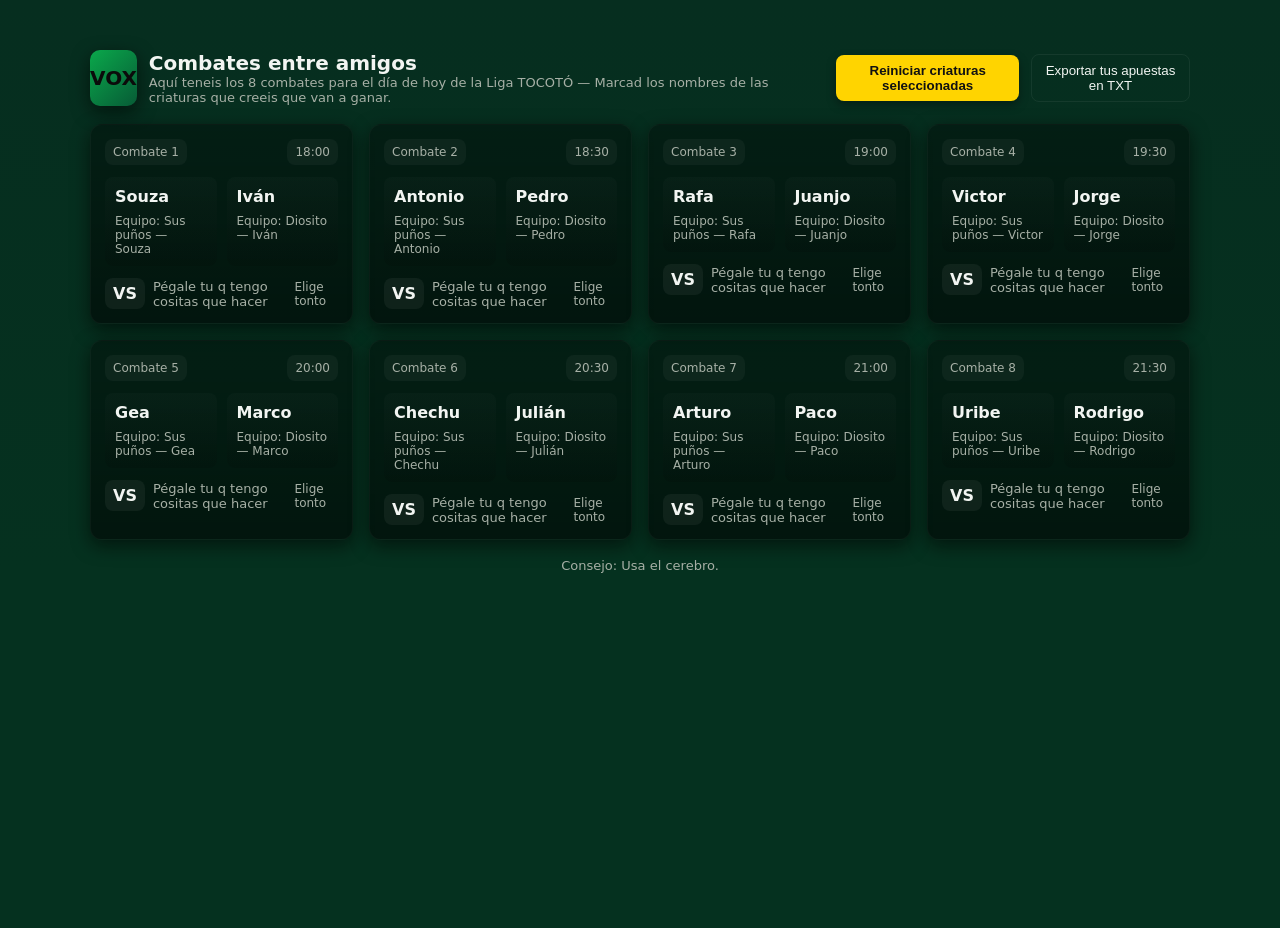
==== index.html @ 0e6d698f "Fix typo in index.html text" ====
<!doctype html>
<html lang="es">
<head>
  <meta charset="utf-8" />
  <meta name="viewport" content="width=device-width, initial-scale=1" />
  <title>Combates de Boxeo — 16 locos que se llaman amigos</title>
  <style>
    /*colores tipo bet365 LUDOPATIA PURA*/
    :root{
      --verde-oscuro:#062e1f; /* fondo principal */
      --verde:#0aa84b;       /* acentos */
      --verde-claro:#1fc36a; /* hover */
      --amarillo:#ffd400;    /* resaltado */
      --gris:#0b0b0b;        /* tarjetas */
      --texto:#f2f5f2;       /* texto claro */
      --muted:#a7b0a6;
      --card-radius:12px;
      --sombra: 0 6px 18px rgba(2,6,4,0.6);
      font-family: Inter, system-ui, -apple-system, "Segoe UI", Roboto, "Helvetica Neue", Arial;
    }

    html,body{height:100%;margin:0;background:linear-gradient(180deg,var(--verde-oscuro),#05311f 60%);color:var(--texto)}
    .wrap{max-width:1100px;margin:28px auto;padding:22px}

    header{display:flex;align-items:center;justify-content:space-between;gap:12px}
    .brand{display:flex;align-items:center;gap:12px}
    .logo{
      width:56px;height:56px;border-radius:10px;background:linear-gradient(135deg,var(--verde),#075b36);display:flex;align-items:center;justify-content:center;box-shadow:var(--sombra)
    }
    .logo strong{color:var(--gris);font-size:20px}
    h1{font-size:20px;margin:0}
    p.lead{color:var(--muted);margin:0;font-size:13px}

    .controls{display:flex;gap:12px;align-items:center}
    .btn{
      background:var(--amarillo);color:#111;padding:8px 12px;border-radius:8px;font-weight:700;border:none;cursor:pointer;box-shadow:0 4px 10px rgba(0,0,0,0.35)
    }
    .ghost{background:transparent;border:1px solid rgba(255,255,255,0.06);padding:8px 12px;border-radius:8px;color:var(--texto);cursor:pointer}

    /* Grid de combates */
    .grid{display:grid;grid-template-columns:repeat(auto-fit,minmax(250px,1fr));gap:16px;margin-top:18px}

    .fight{
      background:linear-gradient(180deg, rgba(0,0,0,0.35), rgba(0,0,0,0.55));padding:14px;border-radius:var(--card-radius);box-shadow:var(--sombra);border:1px solid rgba(255,255,255,0.03);
      display:flex;flex-direction:column;gap:12px;min-height:140px;position:relative;overflow:hidden
    }
    .fight .meta{display:flex;justify-content:space-between;align-items:center}
    .round{background:rgba(255,255,255,0.04);padding:6px 8px;border-radius:8px;font-size:12px;color:var(--muted)}

    .fighters{display:flex;gap:10px}
    .boxer{
      flex:1;padding:10px;border-radius:8px;background:linear-gradient(180deg, rgba(255,255,255,0.02), rgba(0,0,0,0.12));display:flex;flex-direction:column;gap:8px;align-items:flex-start;cursor:pointer;transition:transform .12s ease, box-shadow .12s ease
    }
    .boxer:hover{transform:translateY(-4px)}
    .name{font-weight:700}
    .info{font-size:12px;color:var(--muted)}

    .odds{display:flex;gap:8px;align-items:center}
    .odd{background:rgba(255,255,255,0.05);padding:6px 8px;border-radius:8px;font-weight:700}

    /* Ganador marcado */
    .winner{outline:4px solid rgba(255,212,0,0.14);box-shadow:0 8px 24px rgba(255,212,0,0.06)}

    footer{margin-top:18px;color:var(--muted);font-size:13px;text-align:center}

    /* Responsive small tweaks */
    @media (max-width:520px){
      .logo{width:44px;height:44px}
      h1{font-size:16px}
    }
  </style>
</head>
<body>
  <div class="wrap">
    <header>
      <div class="brand">
        <div class="logo"><strong>VOX</strong></div>
        <div>
          <h1>Combates entre amigos</h1>
          <p class="lead">Aquí teneis los 8 combates para el día de hoy de la Liga TOCOTÓ  — Marcad los nombres de las criaturas que creeis que van a ganar.</p>
        </div>
      </div>
      <div class="controls">
        <button class="btn" id="resetBtn">Reiniciar criaturas seleccionadas</button>
        <button class="ghost" id="exportBtn">Exportar tus apuestas en TXT</button>
      </div>
    </header>

    <main>
      <section class="grid" id="grid">
      
      </section>
    </main>

    <footer>
      Consejo: Usa el cerebro.
    </footer>
  </div>

  <script>
    // Nombres de los locos y la hora del combate
    const fights = [
      {id:1,a:'Souza',b:'Iván',time:'18:00'},
      {id:2,a:'Antonio',b:'Pedro',time:'18:30'},
      {id:3,a:'Rafa',b:'Juanjo',time:'19:00'},
      {id:4,a:'Victor',b:'Jorge',time:'19:30'},
      {id:5,a:'Gea',b:'Marco',time:'20:00'},
      {id:6,a:'Chechu',b:'Julián',time:'20:30'},
      {id:7,a:'Arturo',b:'Paco',time:'21:00'},
      {id:8,a:'Uribe',b:'Rodrigo',time:'21:30'},
    ];

    const grid = document.getElementById('grid');

    function render(){
      grid.innerHTML='';
      fights.forEach(f=>{
        const card = document.createElement('article');
        card.className='fight';
        card.dataset.id = f.id;
        card.innerHTML = `
          <div class="meta">
            <div class="round">Combate ${f.id}</div>
            <div class="round">${f.time}</div>
          </div>
          <div class="fighters">
            <div class="boxer" data-side="a" tabindex="0">
              <div class="name" contenteditable="true">${escapeHtml(f.a)}</div>
              <div class="info">Equipo: Sus puños — ${f.a}</div>
            </div>
            <div class="boxer" data-side="b" tabindex="0">
              <div class="name" contenteditable="true">${escapeHtml(f.b)}</div>
              <div class="info">Equipo: Diosito — ${f.b}</div>
            </div>
          </div>
          <div style="display:flex;justify-content:space-between;align-items:center;">
            <div class="odds"><div class="odd">VS</div><div style="font-size:13px;color:var(--muted)">Pégale tu q tengo cositas que hacer</div></div>
            <div style="font-size:12px;color:var(--muted)">Elige tonto</div>
          </div>
        `;

        // Listeners para marcar ganador
        const [left,right] = card.querySelectorAll('.boxer');
        left.addEventListener('click', ()=>selectWinner(card,f.id,'a'));
        right.addEventListener('click', ()=>selectWinner(card,f.id,'b'));

        // Allow keyboard selection
        left.addEventListener('keydown', (e)=>{ if(e.key==='Enter'||e.key===' ') { e.preventDefault(); selectWinner(card,f.id,'a') } });
        right.addEventListener('keydown', (e)=>{ if(e.key==='Enter'||e.key===' ') { e.preventDefault(); selectWinner(card,f.id,'b') } });

        grid.appendChild(card);
      })
    }

    function selectWinner(card, id, side){
      // Remove any previous winner class in this card
      card.querySelectorAll('.boxer').forEach(b=>b.classList.remove('winner'));
      const chosen = card.querySelector(`.boxer[data-side="${side}"]`);
      chosen.classList.add('winner');
      // store selection
      const fight = fights.find(x=>x.id===id);
      fight.winner = side === 'a' ? fight.a : fight.b;
    }

    // Reset
    document.getElementById('resetBtn').addEventListener('click', ()=>{
      fights.forEach(f=>delete f.winner);
      render();
    });

    // Exportar los resultados de los locos en unn archivo txt
   document.getElementById('exportBtn').addEventListener('click', ()=>{
  const data = JSON.stringify(fights, null, 2);

  // Crear un archivo .txt con los datos
  const blob = new Blob([data], { type: 'text/plain' });
  const url = URL.createObjectURL(blob);

  // Crear un enlace temporal y descargarlo
  const a = document.createElement('a');
  a.href = url;
  a.download = 'tuapuestaLUDOPATA.txt';
  a.click();

  // Liberar memoria
  URL.revokeObjectURL(url);

  alert('Archivo TXT generado con los resultados de los combates, si no puedes abrirlo, pasalo a pdf con el ILOVEPDF en google.');
});


    // small util
    function escapeHtml(s){return String(s).replace(/[&<>"']/g, c=>({ '&':'&amp;','<':'&lt;','>':'&gt;','"':'&quot;',"'":'&#39;' }[c]))}

    // Inicializar
    render();
  </script>
</body>
</html>
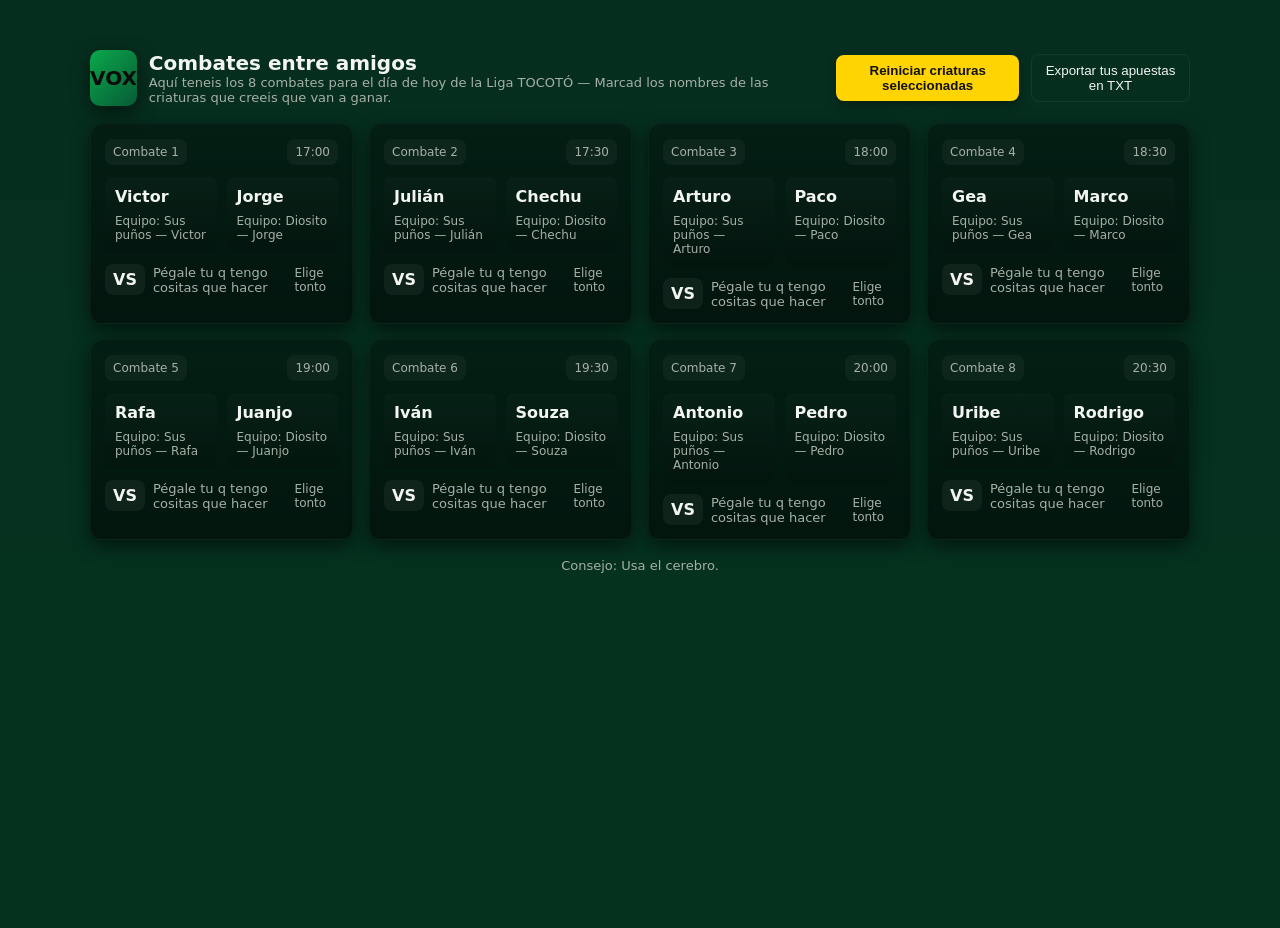
==== commit eba1dd81: "Update fight schedule with new participants and times" ====
--- a/index.html
+++ b/index.html
@@ -100,14 +100,14 @@
   <script>
     // Nombres de los locos y la hora del combate
     const fights = [
-      {id:1,a:'Souza',b:'Iván',time:'18:00'},
-      {id:2,a:'Antonio',b:'Pedro',time:'18:30'},
-      {id:3,a:'Rafa',b:'Juanjo',time:'19:00'},
-      {id:4,a:'Victor',b:'Jorge',time:'19:30'},
-      {id:5,a:'Gea',b:'Marco',time:'20:00'},
-      {id:6,a:'Chechu',b:'Julián',time:'20:30'},
-      {id:7,a:'Arturo',b:'Paco',time:'21:00'},
-      {id:8,a:'Uribe',b:'Rodrigo',time:'21:30'},
+      {id:1,a:'Victor',b:'Jorge',time:'17:00'},
+      {id:2,a:'Julián',b:'Chechu',time:'17:30'},
+      {id:3,a:'Arturo',b:'Paco',time:'18:00'},
+      {id:4,a:'Gea',b:'Marco',time:'18:30'},
+      {id:5,a:'Rafa',b:'Juanjo',time:'19:00'},
+      {id:6,a:'Iván',b:'Souza',time:'19:30'},
+      {id:7,a:'Antonio',b:'Pedro',time:'20:00'},
+      {id:8,a:'Uribe',b:'Rodrigo',time:'20:30'},
     ];
 
     const grid = document.getElementById('grid');
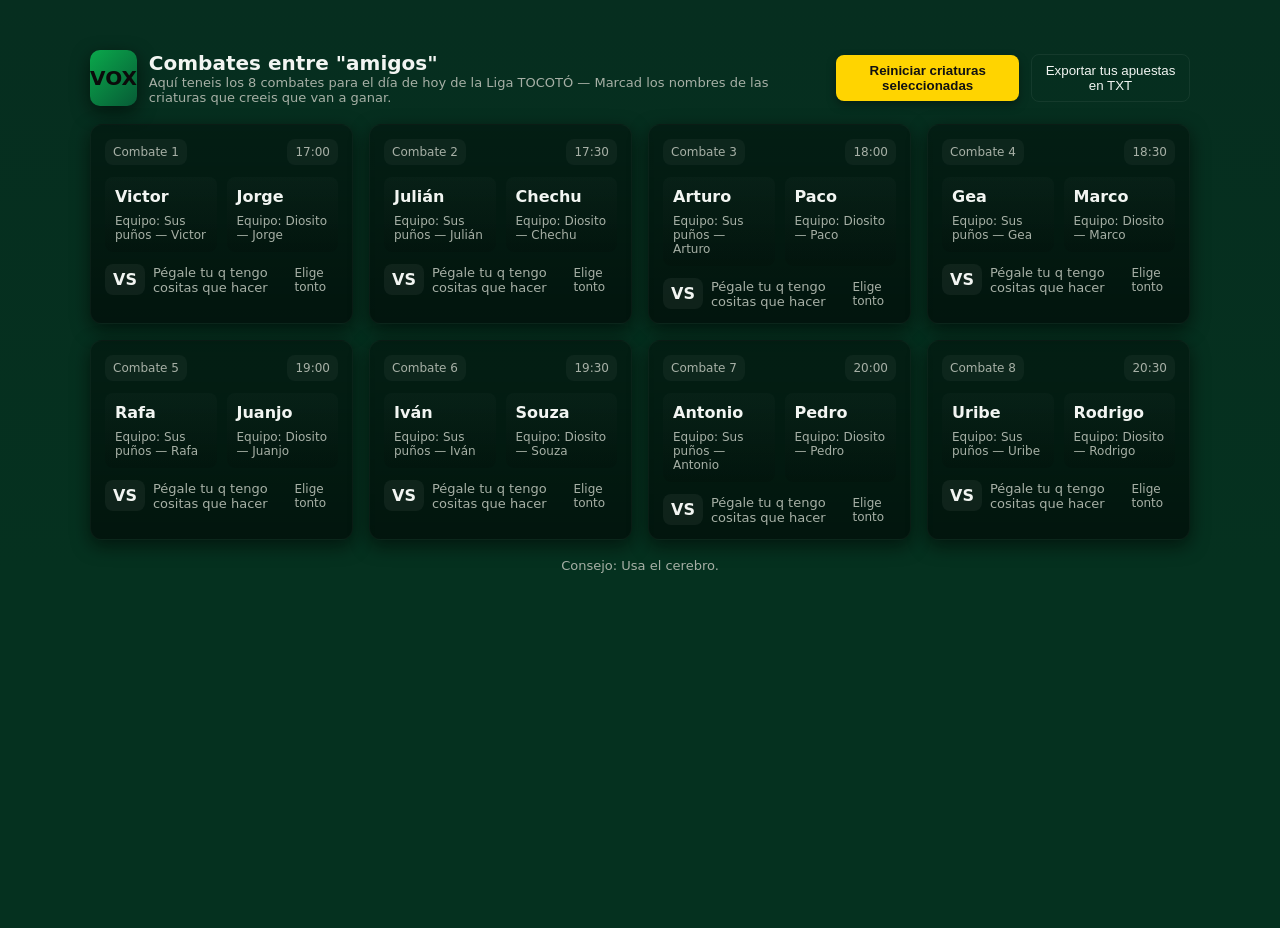
==== commit 4fd0af7d: "Update header title to include quotes around amigos" ====
--- a/index.html
+++ b/index.html
@@ -76,7 +76,7 @@
       <div class="brand">
         <div class="logo"><strong>VOX</strong></div>
         <div>
-          <h1>Combates entre amigos</h1>
+          <h1>Combates entre "amigos"</h1>
           <p class="lead">Aquí teneis los 8 combates para el día de hoy de la Liga TOCOTÓ  — Marcad los nombres de las criaturas que creeis que van a ganar.</p>
         </div>
       </div>
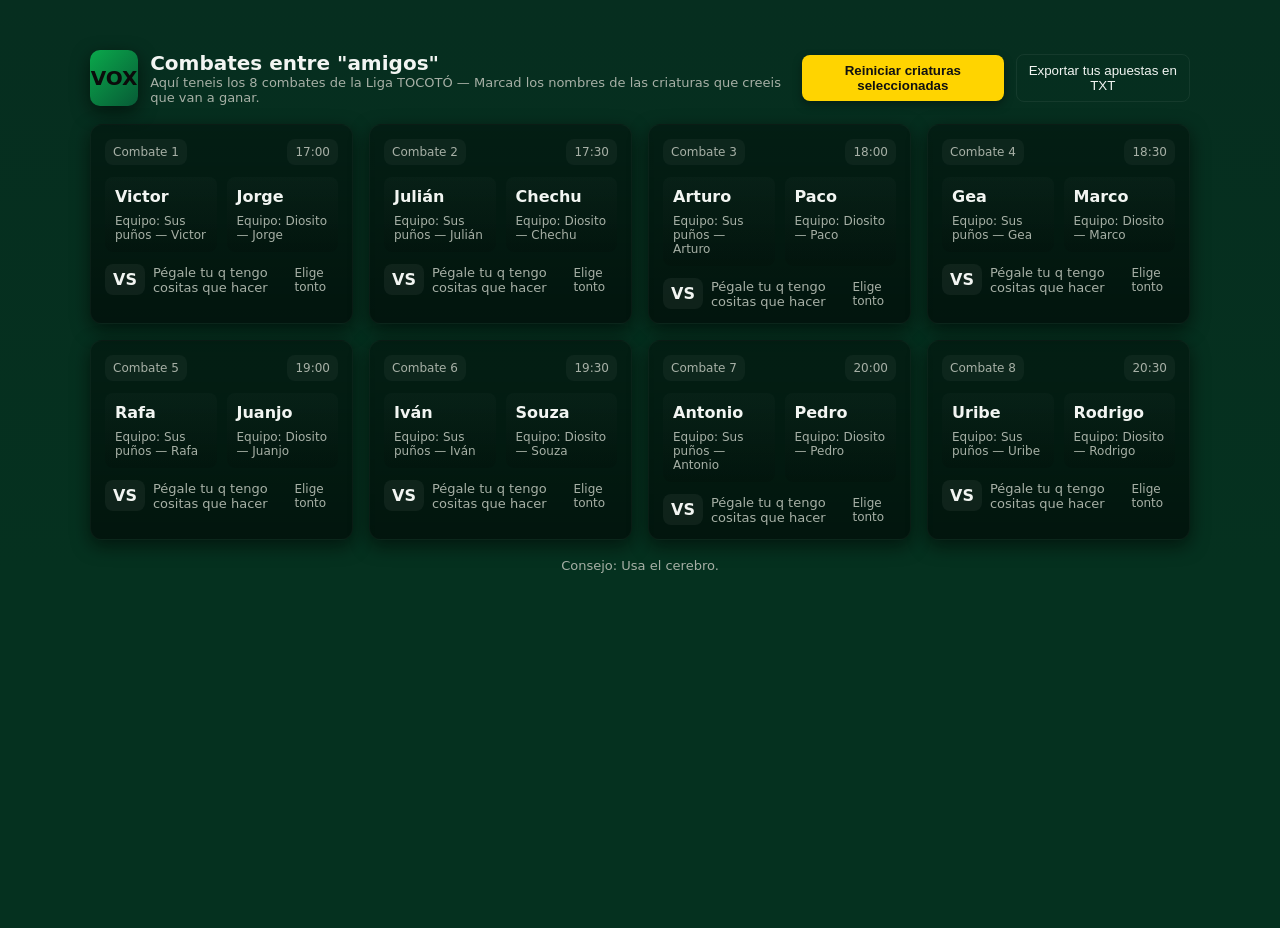
==== commit 24cdf0ad: "Remove redundant phrase from paragraph in index.html" ====
--- a/index.html
+++ b/index.html
@@ -77,7 +77,7 @@
         <div class="logo"><strong>VOX</strong></div>
         <div>
           <h1>Combates entre "amigos"</h1>
-          <p class="lead">Aquí teneis los 8 combates para el día de hoy de la Liga TOCOTÓ  — Marcad los nombres de las criaturas que creeis que van a ganar.</p>
+          <p class="lead">Aquí teneis los 8 combates de la Liga TOCOTÓ  — Marcad los nombres de las criaturas que creeis que van a ganar.</p>
         </div>
       </div>
       <div class="controls">
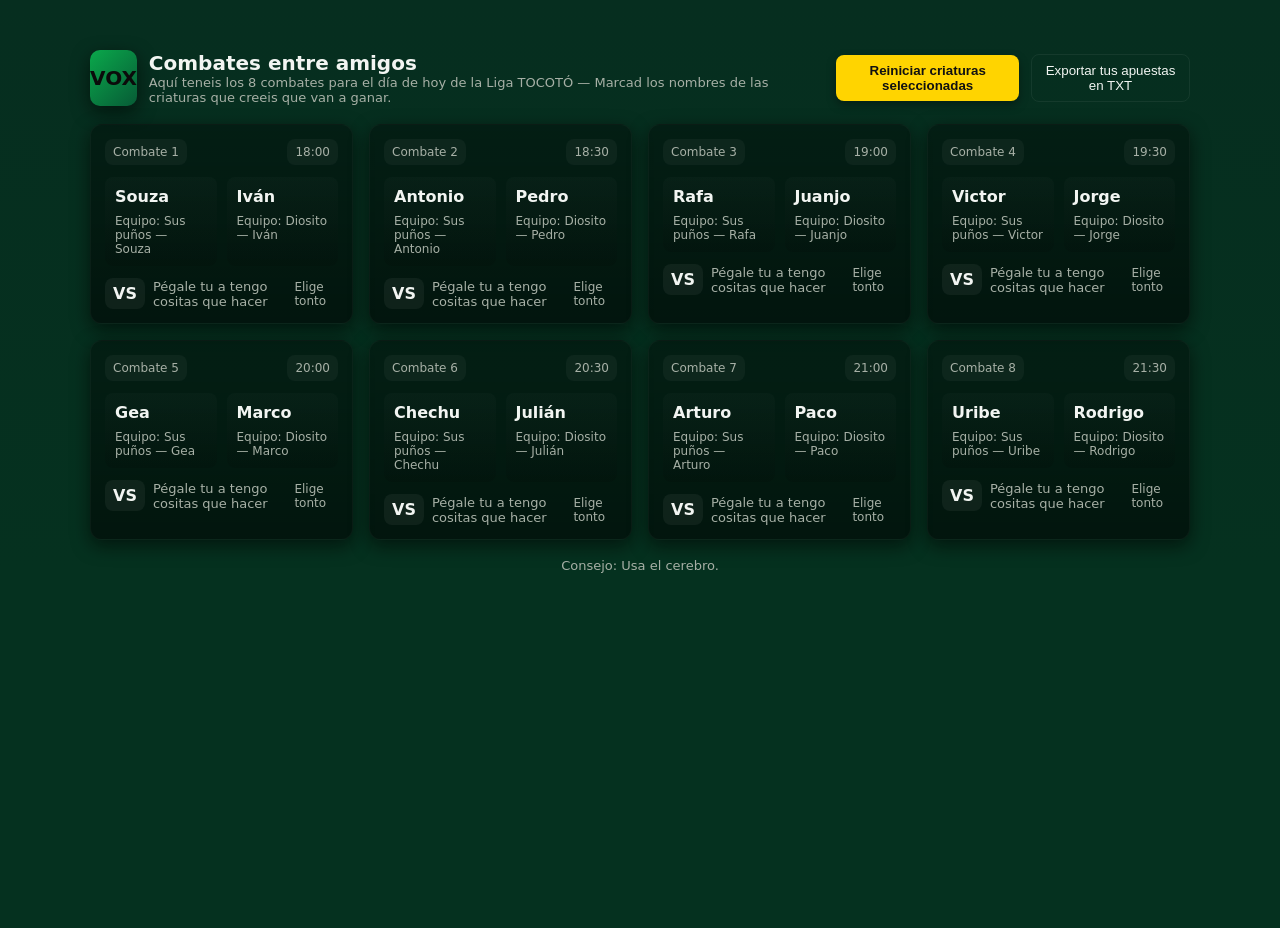
==== commit 702c25c9: "Refactor HTML and JavaScript for improved structure Refactor CSS styles for consistency and readabil" ====
--- a/index.html
+++ b/index.html
@@ -1,83 +1,227 @@
 <!doctype html>
 <html lang="es">
+
 <head>
   <meta charset="utf-8" />
   <meta name="viewport" content="width=device-width, initial-scale=1" />
   <title>Combates de Boxeo — 16 locos que se llaman amigos</title>
   <style>
     /*colores tipo bet365 LUDOPATIA PURA*/
-    :root{
-      --verde-oscuro:#062e1f; /* fondo principal */
-      --verde:#0aa84b;       /* acentos */
-      --verde-claro:#1fc36a; /* hover */
-      --amarillo:#ffd400;    /* resaltado */
-      --gris:#0b0b0b;        /* tarjetas */
-      --texto:#f2f5f2;       /* texto claro */
-      --muted:#a7b0a6;
-      --card-radius:12px;
-      --sombra: 0 6px 18px rgba(2,6,4,0.6);
+    :root {
+      --verde-oscuro: #062e1f;
+      /* fondo principal */
+      --verde: #0aa84b;
+      /* acentos */
+      --verde-claro: #1fc36a;
+      /* hover */
+      --amarillo: #ffd400;
+      /* resaltado */
+      --gris: #0b0b0b;
+      /* tarjetas */
+      --texto: #f2f5f2;
+      /* texto claro */
+      --muted: #a7b0a6;
+      --card-radius: 12px;
+      --sombra: 0 6px 18px rgba(2, 6, 4, 0.6);
       font-family: Inter, system-ui, -apple-system, "Segoe UI", Roboto, "Helvetica Neue", Arial;
     }
 
-    html,body{height:100%;margin:0;background:linear-gradient(180deg,var(--verde-oscuro),#05311f 60%);color:var(--texto)}
-    .wrap{max-width:1100px;margin:28px auto;padding:22px}
-
-    header{display:flex;align-items:center;justify-content:space-between;gap:12px}
-    .brand{display:flex;align-items:center;gap:12px}
-    .logo{
-      width:56px;height:56px;border-radius:10px;background:linear-gradient(135deg,var(--verde),#075b36);display:flex;align-items:center;justify-content:center;box-shadow:var(--sombra)
-    }
-    .logo strong{color:var(--gris);font-size:20px}
-    h1{font-size:20px;margin:0}
-    p.lead{color:var(--muted);margin:0;font-size:13px}
-
-    .controls{display:flex;gap:12px;align-items:center}
-    .btn{
-      background:var(--amarillo);color:#111;padding:8px 12px;border-radius:8px;font-weight:700;border:none;cursor:pointer;box-shadow:0 4px 10px rgba(0,0,0,0.35)
-    }
-    .ghost{background:transparent;border:1px solid rgba(255,255,255,0.06);padding:8px 12px;border-radius:8px;color:var(--texto);cursor:pointer}
+    html,
+    body {
+      height: 100%;
+      margin: 0;
+      background: linear-gradient(180deg, var(--verde-oscuro), #05311f 60%);
+      color: var(--texto)
+    }
+
+    .wrap {
+      max-width: 1100px;
+      margin: 28px auto;
+      padding: 22px
+    }
+
+    header {
+      display: flex;
+      align-items: center;
+      justify-content: space-between;
+      gap: 12px
+    }
+
+    .brand {
+      display: flex;
+      align-items: center;
+      gap: 12px
+    }
+
+    .logo {
+      width: 56px;
+      height: 56px;
+      border-radius: 10px;
+      background: linear-gradient(135deg, var(--verde), #075b36);
+      display: flex;
+      align-items: center;
+      justify-content: center;
+      box-shadow: var(--sombra)
+    }
+
+    .logo strong {
+      color: var(--gris);
+      font-size: 20px
+    }
+
+    h1 {
+      font-size: 20px;
+      margin: 0
+    }
+
+    p.lead {
+      color: var(--muted);
+      margin: 0;
+      font-size: 13px
+    }
+
+    .controls {
+      display: flex;
+      gap: 12px;
+      align-items: center
+    }
+
+    .btn {
+      background: var(--amarillo);
+      color: #111;
+      padding: 8px 12px;
+      border-radius: 8px;
+      font-weight: 700;
+      border: none;
+      cursor: pointer;
+      box-shadow: 0 4px 10px rgba(0, 0, 0, 0.35)
+    }
+
+    .ghost {
+      background: transparent;
+      border: 1px solid rgba(255, 255, 255, 0.06);
+      padding: 8px 12px;
+      border-radius: 8px;
+      color: var(--texto);
+      cursor: pointer
+    }
 
     /* Grid de combates */
-    .grid{display:grid;grid-template-columns:repeat(auto-fit,minmax(250px,1fr));gap:16px;margin-top:18px}
-
-    .fight{
-      background:linear-gradient(180deg, rgba(0,0,0,0.35), rgba(0,0,0,0.55));padding:14px;border-radius:var(--card-radius);box-shadow:var(--sombra);border:1px solid rgba(255,255,255,0.03);
-      display:flex;flex-direction:column;gap:12px;min-height:140px;position:relative;overflow:hidden
-    }
-    .fight .meta{display:flex;justify-content:space-between;align-items:center}
-    .round{background:rgba(255,255,255,0.04);padding:6px 8px;border-radius:8px;font-size:12px;color:var(--muted)}
-
-    .fighters{display:flex;gap:10px}
-    .boxer{
-      flex:1;padding:10px;border-radius:8px;background:linear-gradient(180deg, rgba(255,255,255,0.02), rgba(0,0,0,0.12));display:flex;flex-direction:column;gap:8px;align-items:flex-start;cursor:pointer;transition:transform .12s ease, box-shadow .12s ease
-    }
-    .boxer:hover{transform:translateY(-4px)}
-    .name{font-weight:700}
-    .info{font-size:12px;color:var(--muted)}
-
-    .odds{display:flex;gap:8px;align-items:center}
-    .odd{background:rgba(255,255,255,0.05);padding:6px 8px;border-radius:8px;font-weight:700}
+    .grid {
+      display: grid;
+      grid-template-columns: repeat(auto-fit, minmax(250px, 1fr));
+      gap: 16px;
+      margin-top: 18px
+    }
+
+    .fight {
+      background: linear-gradient(180deg, rgba(0, 0, 0, 0.35), rgba(0, 0, 0, 0.55));
+      padding: 14px;
+      border-radius: var(--card-radius);
+      box-shadow: var(--sombra);
+      border: 1px solid rgba(255, 255, 255, 0.03);
+      display: flex;
+      flex-direction: column;
+      gap: 12px;
+      min-height: 140px;
+      position: relative;
+      overflow: hidden
+    }
+
+    .fight .meta {
+      display: flex;
+      justify-content: space-between;
+      align-items: center
+    }
+
+    .round {
+      background: rgba(255, 255, 255, 0.04);
+      padding: 6px 8px;
+      border-radius: 8px;
+      font-size: 12px;
+      color: var(--muted)
+    }
+
+    .fighters {
+      display: flex;
+      gap: 10px
+    }
+
+    .boxer {
+      flex: 1;
+      padding: 10px;
+      border-radius: 8px;
+      background: linear-gradient(180deg, rgba(255, 255, 255, 0.02), rgba(0, 0, 0, 0.12));
+      display: flex;
+      flex-direction: column;
+      gap: 8px;
+      align-items: flex-start;
+      cursor: pointer;
+      transition: transform .12s ease, box-shadow .12s ease
+    }
+
+    .boxer:hover {
+      transform: translateY(-4px)
+    }
+
+    .name {
+      font-weight: 700
+    }
+
+    .info {
+      font-size: 12px;
+      color: var(--muted)
+    }
+
+    .odds {
+      display: flex;
+      gap: 8px;
+      align-items: center
+    }
+
+    .odd {
+      background: rgba(255, 255, 255, 0.05);
+      padding: 6px 8px;
+      border-radius: 8px;
+      font-weight: 700
+    }
 
     /* Ganador marcado */
-    .winner{outline:4px solid rgba(255,212,0,0.14);box-shadow:0 8px 24px rgba(255,212,0,0.06)}
-
-    footer{margin-top:18px;color:var(--muted);font-size:13px;text-align:center}
+    .winner {
+      outline: 4px solid rgba(255, 212, 0, 0.14);
+      box-shadow: 0 8px 24px rgba(255, 212, 0, 0.06)
+    }
+
+    footer {
+      margin-top: 18px;
+      color: var(--muted);
+      font-size: 13px;
+      text-align: center
+    }
 
     /* Responsive small tweaks */
-    @media (max-width:520px){
-      .logo{width:44px;height:44px}
-      h1{font-size:16px}
+    @media (max-width:520px) {
+      .logo {
+        width: 44px;
+        height: 44px
+      }
+
+      h1 {
+        font-size: 16px
+      }
     }
   </style>
 </head>
+
 <body>
   <div class="wrap">
     <header>
       <div class="brand">
         <div class="logo"><strong>VOX</strong></div>
         <div>
-          <h1>Combates entre "amigos"</h1>
-          <p class="lead">Aquí teneis los 8 combates de la Liga TOCOTÓ  — Marcad los nombres de las criaturas que creeis que van a ganar.</p>
+          <h1>Combates entre amigos</h1>
+          <p class="lead">Aquí teneis los 8 combates para el día de hoy de la Liga TOCOTÓ — Marcad los nombres de las
+            criaturas que creeis que van a ganar.</p>
         </div>
       </div>
       <div class="controls">
@@ -88,7 +232,7 @@
 
     <main>
       <section class="grid" id="grid">
-      
+
       </section>
     </main>
 
@@ -100,23 +244,23 @@
   <script>
     // Nombres de los locos y la hora del combate
     const fights = [
-      {id:1,a:'Victor',b:'Jorge',time:'17:00'},
-      {id:2,a:'Julián',b:'Chechu',time:'17:30'},
-      {id:3,a:'Arturo',b:'Paco',time:'18:00'},
-      {id:4,a:'Gea',b:'Marco',time:'18:30'},
-      {id:5,a:'Rafa',b:'Juanjo',time:'19:00'},
-      {id:6,a:'Iván',b:'Souza',time:'19:30'},
-      {id:7,a:'Antonio',b:'Pedro',time:'20:00'},
-      {id:8,a:'Uribe',b:'Rodrigo',time:'20:30'},
+      { id: 1, a: 'Souza', b: 'Iván', time: '18:00' },
+      { id: 2, a: 'Antonio', b: 'Pedro', time: '18:30' },
+      { id: 3, a: 'Rafa', b: 'Juanjo', time: '19:00' },
+      { id: 4, a: 'Victor', b: 'Jorge', time: '19:30' },
+      { id: 5, a: 'Gea', b: 'Marco', time: '20:00' },
+      { id: 6, a: 'Chechu', b: 'Julián', time: '20:30' },
+      { id: 7, a: 'Arturo', b: 'Paco', time: '21:00' },
+      { id: 8, a: 'Uribe', b: 'Rodrigo', time: '21:30' },
     ];
 
     const grid = document.getElementById('grid');
 
-    function render(){
-      grid.innerHTML='';
-      fights.forEach(f=>{
+    function render() {
+      grid.innerHTML = '';
+      fights.forEach(f => {
         const card = document.createElement('article');
-        card.className='fight';
+        card.className = 'fight';
         card.dataset.id = f.id;
         card.innerHTML = `
           <div class="meta">
@@ -134,66 +278,67 @@
             </div>
           </div>
           <div style="display:flex;justify-content:space-between;align-items:center;">
-            <div class="odds"><div class="odd">VS</div><div style="font-size:13px;color:var(--muted)">Pégale tu q tengo cositas que hacer</div></div>
+            <div class="odds"><div class="odd">VS</div><div style="font-size:13px;color:var(--muted)">Pégale tu a tengo cositas que hacer</div></div>
             <div style="font-size:12px;color:var(--muted)">Elige tonto</div>
           </div>
         `;
 
         // Listeners para marcar ganador
-        const [left,right] = card.querySelectorAll('.boxer');
-        left.addEventListener('click', ()=>selectWinner(card,f.id,'a'));
-        right.addEventListener('click', ()=>selectWinner(card,f.id,'b'));
+        const [left, right] = card.querySelectorAll('.boxer');
+        left.addEventListener('click', () => selectWinner(card, f.id, 'a'));
+        right.addEventListener('click', () => selectWinner(card, f.id, 'b'));
 
         // Allow keyboard selection
-        left.addEventListener('keydown', (e)=>{ if(e.key==='Enter'||e.key===' ') { e.preventDefault(); selectWinner(card,f.id,'a') } });
-        right.addEventListener('keydown', (e)=>{ if(e.key==='Enter'||e.key===' ') { e.preventDefault(); selectWinner(card,f.id,'b') } });
+        left.addEventListener('keydown', (e) => { if (e.key === 'Enter' || e.key === ' ') { e.preventDefault(); selectWinner(card, f.id, 'a') } });
+        right.addEventListener('keydown', (e) => { if (e.key === 'Enter' || e.key === ' ') { e.preventDefault(); selectWinner(card, f.id, 'b') } });
 
         grid.appendChild(card);
       })
     }
 
-    function selectWinner(card, id, side){
+    function selectWinner(card, id, side) {
       // Remove any previous winner class in this card
-      card.querySelectorAll('.boxer').forEach(b=>b.classList.remove('winner'));
+      card.querySelectorAll('.boxer').forEach(b => b.classList.remove('winner'));
       const chosen = card.querySelector(`.boxer[data-side="${side}"]`);
       chosen.classList.add('winner');
       // store selection
-      const fight = fights.find(x=>x.id===id);
+      const fight = fights.find(x => x.id === id);
       fight.winner = side === 'a' ? fight.a : fight.b;
     }
 
     // Reset
-    document.getElementById('resetBtn').addEventListener('click', ()=>{
-      fights.forEach(f=>delete f.winner);
+    document.getElementById('resetBtn').addEventListener('click', () => {
+      fights.forEach(f => delete f.winner);
       render();
     });
 
     // Exportar los resultados de los locos en unn archivo txt
-   document.getElementById('exportBtn').addEventListener('click', ()=>{
-  const data = JSON.stringify(fights, null, 2);
-
-  // Crear un archivo .txt con los datos
-  const blob = new Blob([data], { type: 'text/plain' });
-  const url = URL.createObjectURL(blob);
-
-  // Crear un enlace temporal y descargarlo
-  const a = document.createElement('a');
-  a.href = url;
-  a.download = 'tuapuestaLUDOPATA.txt';
-  a.click();
-
-  // Liberar memoria
-  URL.revokeObjectURL(url);
-
-  alert('Archivo TXT generado con los resultados de los combates, si no puedes abrirlo, pasalo a pdf con el ILOVEPDF en google.');
-});
+    document.getElementById('exportBtn').addEventListener('click', () => {
+      const data = JSON.stringify(fights, null, 2);
+
+      // Crear un archivo .txt con los datos
+      const blob = new Blob([data], { type: 'text/plain' });
+      const url = URL.createObjectURL(blob);
+
+      // Crear un enlace temporal y descargarlo
+      const a = document.createElement('a');
+      a.href = url;
+      a.download = 'tuapuestaLUDOPATA.txt';
+      a.click();
+
+      // Liberar memoria
+      URL.revokeObjectURL(url);
+
+      alert('Archivo TXT generado con los resultados de los combates, si no puedes abrirlo, pasalo a pdf con el ILOVEPDF en google.');
+    });
 
 
     // small util
-    function escapeHtml(s){return String(s).replace(/[&<>"']/g, c=>({ '&':'&amp;','<':'&lt;','>':'&gt;','"':'&quot;',"'":'&#39;' }[c]))}
+    function escapeHtml(s) { return String(s).replace(/[&<>"']/g, c => ({ '&': '&amp;', '<': '&lt;', '>': '&gt;', '"': '&quot;', "'": '&#39;' }[c])) }
 
     // Inicializar
     render();
   </script>
 </body>
+
 </html>
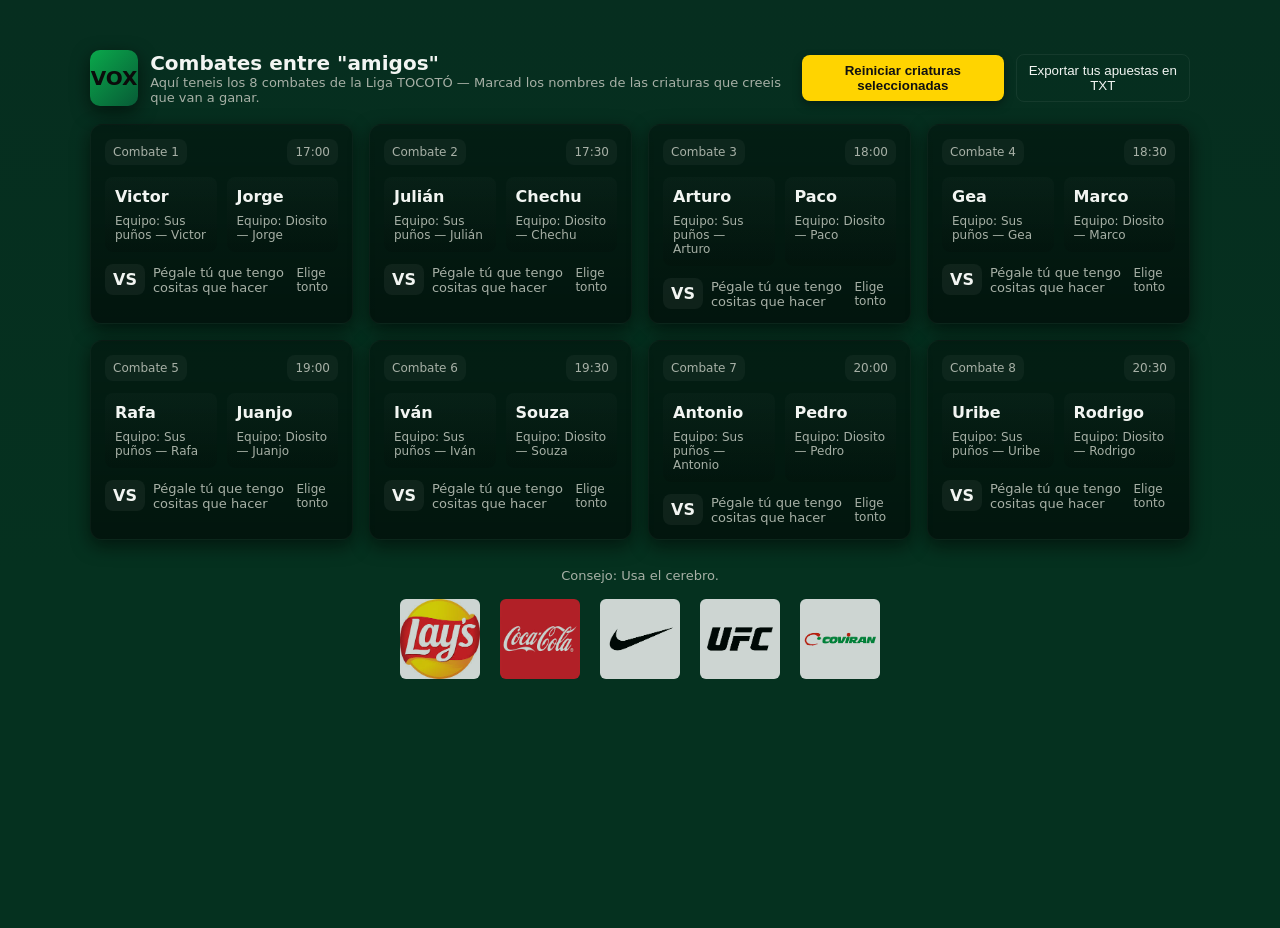
==== commit 8591624b: "Refactor HTML structure and styles" ====
--- a/index.html
+++ b/index.html
@@ -1,344 +1,379 @@
-<!doctype html>
+<!DOCTYPE html>
 <html lang="es">
 
 <head>
-  <meta charset="utf-8" />
-  <meta name="viewport" content="width=device-width, initial-scale=1" />
-  <title>Combates de Boxeo — 16 locos que se llaman amigos</title>
-  <style>
-    /*colores tipo bet365 LUDOPATIA PURA*/
-    :root {
-      --verde-oscuro: #062e1f;
-      /* fondo principal */
-      --verde: #0aa84b;
-      /* acentos */
-      --verde-claro: #1fc36a;
-      /* hover */
-      --amarillo: #ffd400;
-      /* resaltado */
-      --gris: #0b0b0b;
-      /* tarjetas */
-      --texto: #f2f5f2;
-      /* texto claro */
-      --muted: #a7b0a6;
-      --card-radius: 12px;
-      --sombra: 0 6px 18px rgba(2, 6, 4, 0.6);
-      font-family: Inter, system-ui, -apple-system, "Segoe UI", Roboto, "Helvetica Neue", Arial;
-    }
-
-    html,
-    body {
-      height: 100%;
-      margin: 0;
-      background: linear-gradient(180deg, var(--verde-oscuro), #05311f 60%);
-      color: var(--texto)
-    }
-
-    .wrap {
-      max-width: 1100px;
-      margin: 28px auto;
-      padding: 22px
-    }
-
-    header {
-      display: flex;
-      align-items: center;
-      justify-content: space-between;
-      gap: 12px
-    }
-
-    .brand {
-      display: flex;
-      align-items: center;
-      gap: 12px
-    }
-
-    .logo {
-      width: 56px;
-      height: 56px;
-      border-radius: 10px;
-      background: linear-gradient(135deg, var(--verde), #075b36);
-      display: flex;
-      align-items: center;
-      justify-content: center;
-      box-shadow: var(--sombra)
-    }
-
-    .logo strong {
-      color: var(--gris);
-      font-size: 20px
-    }
-
-    h1 {
-      font-size: 20px;
-      margin: 0
-    }
-
-    p.lead {
-      color: var(--muted);
-      margin: 0;
-      font-size: 13px
-    }
-
-    .controls {
-      display: flex;
-      gap: 12px;
-      align-items: center
-    }
-
-    .btn {
-      background: var(--amarillo);
-      color: #111;
-      padding: 8px 12px;
-      border-radius: 8px;
-      font-weight: 700;
-      border: none;
-      cursor: pointer;
-      box-shadow: 0 4px 10px rgba(0, 0, 0, 0.35)
-    }
-
-    .ghost {
-      background: transparent;
-      border: 1px solid rgba(255, 255, 255, 0.06);
-      padding: 8px 12px;
-      border-radius: 8px;
-      color: var(--texto);
-      cursor: pointer
-    }
-
-    /* Grid de combates */
-    .grid {
-      display: grid;
-      grid-template-columns: repeat(auto-fit, minmax(250px, 1fr));
-      gap: 16px;
-      margin-top: 18px
-    }
-
-    .fight {
-      background: linear-gradient(180deg, rgba(0, 0, 0, 0.35), rgba(0, 0, 0, 0.55));
-      padding: 14px;
-      border-radius: var(--card-radius);
-      box-shadow: var(--sombra);
-      border: 1px solid rgba(255, 255, 255, 0.03);
-      display: flex;
-      flex-direction: column;
-      gap: 12px;
-      min-height: 140px;
-      position: relative;
-      overflow: hidden
-    }
-
-    .fight .meta {
-      display: flex;
-      justify-content: space-between;
-      align-items: center
-    }
-
-    .round {
-      background: rgba(255, 255, 255, 0.04);
-      padding: 6px 8px;
-      border-radius: 8px;
-      font-size: 12px;
-      color: var(--muted)
-    }
-
-    .fighters {
-      display: flex;
-      gap: 10px
-    }
-
-    .boxer {
-      flex: 1;
-      padding: 10px;
-      border-radius: 8px;
-      background: linear-gradient(180deg, rgba(255, 255, 255, 0.02), rgba(0, 0, 0, 0.12));
-      display: flex;
-      flex-direction: column;
-      gap: 8px;
-      align-items: flex-start;
-      cursor: pointer;
-      transition: transform .12s ease, box-shadow .12s ease
-    }
-
-    .boxer:hover {
-      transform: translateY(-4px)
-    }
-
-    .name {
-      font-weight: 700
-    }
-
-    .info {
-      font-size: 12px;
-      color: var(--muted)
-    }
-
-    .odds {
-      display: flex;
-      gap: 8px;
-      align-items: center
-    }
-
-    .odd {
-      background: rgba(255, 255, 255, 0.05);
-      padding: 6px 8px;
-      border-radius: 8px;
-      font-weight: 700
-    }
-
-    /* Ganador marcado */
-    .winner {
-      outline: 4px solid rgba(255, 212, 0, 0.14);
-      box-shadow: 0 8px 24px rgba(255, 212, 0, 0.06)
-    }
-
-    footer {
-      margin-top: 18px;
-      color: var(--muted);
-      font-size: 13px;
-      text-align: center
-    }
-
-    /* Responsive small tweaks */
-    @media (max-width:520px) {
-      .logo {
-        width: 44px;
-        height: 44px
-      }
-
-      h1 {
-        font-size: 16px
-      }
-    }
-  </style>
+    <meta charset="utf-8" />
+    <meta name="viewport" content="width=device-width, initial-scale=1" />
+    <title>Combates de Boxeo — 16 locos que se llaman amigos</title>
+
+    <style>
+        /* ===== COLORES ESTILO BET365 ===== */
+        :root {
+            --verde-oscuro: #062e1f;
+            --verde: #0aa84b;
+            --verde-claro: #1fc36a;
+            --amarillo: #ffd400;
+            --gris: #0b0b0b;
+            --texto: #f2f5f2;
+            --muted: #a7b0a6;
+            --card-radius: 12px;
+            --sombra: 0 6px 18px rgba(2, 6, 4, 0.6);
+            font-family: Inter, system-ui, -apple-system, "Segoe UI", Roboto, "Helvetica Neue", Arial;
+        }
+
+        html,
+        body {
+            height: 100%;
+            margin: 0;
+            background: linear-gradient(180deg, var(--verde-oscuro), #05311f 60%);
+            color: var(--texto);
+        }
+
+        .wrap {
+            max-width: 1100px;
+            margin: 28px auto;
+            padding: 22px;
+        }
+
+        /* ===== CABECERA ===== */
+        header {
+            display: flex;
+            align-items: center;
+            justify-content: space-between;
+            gap: 12px;
+        }
+
+        .brand {
+            display: flex;
+            align-items: center;
+            gap: 12px;
+        }
+
+        .logo {
+            width: 56px;
+            height: 56px;
+            border-radius: 10px;
+            background: linear-gradient(135deg, var(--verde), #075b36);
+            display: flex;
+            align-items: center;
+            justify-content: center;
+            box-shadow: var(--sombra);
+        }
+
+        .logo strong {
+            color: var(--gris);
+            font-size: 20px;
+        }
+
+        h1 {
+            font-size: 20px;
+            margin: 0;
+        }
+
+        p.lead {
+            color: var(--muted);
+            margin: 0;
+            font-size: 13px;
+        }
+
+        .controls {
+            display: flex;
+            gap: 12px;
+            align-items: center;
+        }
+
+        .btn {
+            background: var(--amarillo);
+            color: #111;
+            padding: 8px 12px;
+            border-radius: 8px;
+            font-weight: 700;
+            border: none;
+            cursor: pointer;
+            box-shadow: 0 4px 10px rgba(0, 0, 0, 0.35);
+        }
+
+        .ghost {
+            background: transparent;
+            border: 1px solid rgba(255, 255, 255, 0.06);
+            padding: 8px 12px;
+            border-radius: 8px;
+            color: var(--texto);
+            cursor: pointer;
+        }
+
+        /* ===== GRID DE COMBATES ===== */
+        .grid {
+            display: grid;
+            grid-template-columns: repeat(auto-fit, minmax(250px, 1fr));
+            gap: 16px;
+            margin-top: 18px;
+        }
+
+        .fight {
+            background: linear-gradient(180deg, rgba(0, 0, 0, 0.35), rgba(0, 0, 0, 0.55));
+            padding: 14px;
+            border-radius: var(--card-radius);
+            box-shadow: var(--sombra);
+            border: 1px solid rgba(255, 255, 255, 0.03);
+            display: flex;
+            flex-direction: column;
+            gap: 12px;
+            min-height: 140px;
+            overflow: hidden;
+        }
+
+        .meta {
+            display: flex;
+            justify-content: space-between;
+            align-items: center;
+        }
+
+        .round {
+            background: rgba(255, 255, 255, 0.04);
+            padding: 6px 8px;
+            border-radius: 8px;
+            font-size: 12px;
+            color: var(--muted);
+        }
+
+        .fighters {
+            display: flex;
+            gap: 10px;
+        }
+
+        .boxer {
+            flex: 1;
+            padding: 10px;
+            border-radius: 8px;
+            background: linear-gradient(180deg, rgba(255, 255, 255, 0.02), rgba(0, 0, 0, 0.12));
+            display: flex;
+            flex-direction: column;
+            gap: 8px;
+            align-items: flex-start;
+            cursor: pointer;
+            transition: transform .12s ease, box-shadow .12s ease;
+        }
+
+        .boxer:hover {
+            transform: translateY(-4px);
+        }
+
+        .name {
+            font-weight: 700;
+        }
+
+        .info {
+            font-size: 12px;
+            color: var(--muted);
+        }
+
+        .odds {
+            display: flex;
+            gap: 8px;
+            align-items: center;
+        }
+
+        .odd {
+            background: rgba(255, 255, 255, 0.05);
+            padding: 6px 8px;
+            border-radius: 8px;
+            font-weight: 700;
+        }
+
+        .winner {
+            outline: 4px solid rgba(255, 212, 0, 0.14);
+            box-shadow: 0 8px 24px rgba(255, 212, 0, 0.06);
+        }
+
+        /* ===== FOOTER Y PATROCINADORES ===== */
+        footer {
+            margin-top: 28px;
+            color: var(--muted);
+            font-size: 13px;
+            text-align: center;
+        }
+
+        .sponsors {
+            margin-top: 16px;
+            display: flex;
+            justify-content: center;
+            flex-wrap: wrap;
+            gap: 20px;
+        }
+
+        .sponsors img {
+            width: 80px;
+            height: auto;
+            opacity: 0.8;
+            border-radius: 6px;
+            transition: transform 0.2s ease, opacity 0.2s ease;
+        }
+
+        .sponsors img:hover {
+            transform: scale(1.1);
+            opacity: 1;
+            box-shadow: 0 0 8px rgba(255, 255, 255, 0.2);
+        }
+
+        /* ===== ADAPTACIÓN MÓVIL ===== */
+        @media (max-width: 520px) {
+            .logo {
+                width: 44px;
+                height: 44px;
+            }
+
+            h1 {
+                font-size: 16px;
+            }
+        }
+    </style>
 </head>
 
 <body>
-  <div class="wrap">
-    <header>
-      <div class="brand">
-        <div class="logo"><strong>VOX</strong></div>
-        <div>
-          <h1>Combates entre amigos</h1>
-          <p class="lead">Aquí teneis los 8 combates para el día de hoy de la Liga TOCOTÓ — Marcad los nombres de las
-            criaturas que creeis que van a ganar.</p>
-        </div>
-      </div>
-      <div class="controls">
-        <button class="btn" id="resetBtn">Reiniciar criaturas seleccionadas</button>
-        <button class="ghost" id="exportBtn">Exportar tus apuestas en TXT</button>
-      </div>
-    </header>
-
-    <main>
-      <section class="grid" id="grid">
-
-      </section>
-    </main>
-
-    <footer>
-      Consejo: Usa el cerebro.
-    </footer>
-  </div>
-
-  <script>
-    // Nombres de los locos y la hora del combate
-    const fights = [
-      { id: 1, a: 'Souza', b: 'Iván', time: '18:00' },
-      { id: 2, a: 'Antonio', b: 'Pedro', time: '18:30' },
-      { id: 3, a: 'Rafa', b: 'Juanjo', time: '19:00' },
-      { id: 4, a: 'Victor', b: 'Jorge', time: '19:30' },
-      { id: 5, a: 'Gea', b: 'Marco', time: '20:00' },
-      { id: 6, a: 'Chechu', b: 'Julián', time: '20:30' },
-      { id: 7, a: 'Arturo', b: 'Paco', time: '21:00' },
-      { id: 8, a: 'Uribe', b: 'Rodrigo', time: '21:30' },
-    ];
-
-    const grid = document.getElementById('grid');
-
-    function render() {
-      grid.innerHTML = '';
-      fights.forEach(f => {
-        const card = document.createElement('article');
-        card.className = 'fight';
-        card.dataset.id = f.id;
-        card.innerHTML = `
+    <div class="wrap">
+        <!-- ===== CABECERA ===== -->
+        <header>
+            <div class="brand">
+                <div class="logo"><strong>VOX</strong></div>
+                <div>
+                    <h1>Combates entre "amigos"</h1>
+                    <p class="lead">
+                        Aquí teneis los 8 combates de la Liga TOCOTÓ — Marcad los nombres de las criaturas que creeis
+                        que van a ganar.
+                    </p>
+                </div>
+            </div>
+
+            <div class="controls">
+                <button class="btn" id="resetBtn">Reiniciar criaturas seleccionadas</button>
+                <button class="ghost" id="exportBtn">Exportar tus apuestas en TXT</button>
+            </div>
+        </header>
+
+        <!-- ===== ZONA DE COMBATES ===== -->
+        <main>
+            <section class="grid" id="grid"></section>
+        </main>
+
+        <!-- ===== PIE DE PÁGINA ===== -->
+        <footer>
+            <p>Consejo: Usa el cerebro.</p>
+
+            <div class="sponsors">
+                <img src="img/lays.png" alt="Lays">
+                <img src="img/coca.png" alt="Coca-Cola">
+                <img src="img/Nike.png" alt="Nike">
+                <img src="img/rbul.png" alt="Red Bull">
+                <img src="img/coviran.png" alt="Red Bull">
+            </div>
+        </footer>
+    </div>
+
+    <!-- ===== SCRIPT PRINCIPAL ===== -->
+    <script>
+        const fights = [
+            { id: 1, a: 'Victor', b: 'Jorge', time: '17:00' },
+            { id: 2, a: 'Julián', b: 'Chechu', time: '17:30' },
+            { id: 3, a: 'Arturo', b: 'Paco', time: '18:00' },
+            { id: 4, a: 'Gea', b: 'Marco', time: '18:30' },
+            { id: 5, a: 'Rafa', b: 'Juanjo', time: '19:00' },
+            { id: 6, a: 'Iván', b: 'Souza', time: '19:30' },
+            { id: 7, a: 'Antonio', b: 'Pedro', time: '20:00' },
+            { id: 8, a: 'Uribe', b: 'Rodrigo', time: '20:30' },
+        ];
+
+        const grid = document.getElementById('grid');
+
+        function render() {
+            grid.innerHTML = '';
+            fights.forEach(f => {
+                const card = document.createElement('article');
+                card.className = 'fight';
+                card.dataset.id = f.id;
+
+                card.innerHTML = `
           <div class="meta">
             <div class="round">Combate ${f.id}</div>
             <div class="round">${f.time}</div>
           </div>
+
           <div class="fighters">
             <div class="boxer" data-side="a" tabindex="0">
               <div class="name" contenteditable="true">${escapeHtml(f.a)}</div>
               <div class="info">Equipo: Sus puños — ${f.a}</div>
             </div>
+
             <div class="boxer" data-side="b" tabindex="0">
               <div class="name" contenteditable="true">${escapeHtml(f.b)}</div>
               <div class="info">Equipo: Diosito — ${f.b}</div>
             </div>
           </div>
+
           <div style="display:flex;justify-content:space-between;align-items:center;">
-            <div class="odds"><div class="odd">VS</div><div style="font-size:13px;color:var(--muted)">Pégale tu a tengo cositas que hacer</div></div>
+            <div class="odds">
+              <div class="odd">VS</div>
+              <div style="font-size:13px;color:var(--muted)">Pégale tú que tengo cositas que hacer</div>
+            </div>
             <div style="font-size:12px;color:var(--muted)">Elige tonto</div>
           </div>
         `;
 
-        // Listeners para marcar ganador
-        const [left, right] = card.querySelectorAll('.boxer');
-        left.addEventListener('click', () => selectWinner(card, f.id, 'a'));
-        right.addEventListener('click', () => selectWinner(card, f.id, 'b'));
-
-        // Allow keyboard selection
-        left.addEventListener('keydown', (e) => { if (e.key === 'Enter' || e.key === ' ') { e.preventDefault(); selectWinner(card, f.id, 'a') } });
-        right.addEventListener('keydown', (e) => { if (e.key === 'Enter' || e.key === ' ') { e.preventDefault(); selectWinner(card, f.id, 'b') } });
-
-        grid.appendChild(card);
-      })
-    }
-
-    function selectWinner(card, id, side) {
-      // Remove any previous winner class in this card
-      card.querySelectorAll('.boxer').forEach(b => b.classList.remove('winner'));
-      const chosen = card.querySelector(`.boxer[data-side="${side}"]`);
-      chosen.classList.add('winner');
-      // store selection
-      const fight = fights.find(x => x.id === id);
-      fight.winner = side === 'a' ? fight.a : fight.b;
-    }
-
-    // Reset
-    document.getElementById('resetBtn').addEventListener('click', () => {
-      fights.forEach(f => delete f.winner);
-      render();
-    });
-
-    // Exportar los resultados de los locos en unn archivo txt
-    document.getElementById('exportBtn').addEventListener('click', () => {
-      const data = JSON.stringify(fights, null, 2);
-
-      // Crear un archivo .txt con los datos
-      const blob = new Blob([data], { type: 'text/plain' });
-      const url = URL.createObjectURL(blob);
-
-      // Crear un enlace temporal y descargarlo
-      const a = document.createElement('a');
-      a.href = url;
-      a.download = 'tuapuestaLUDOPATA.txt';
-      a.click();
-
-      // Liberar memoria
-      URL.revokeObjectURL(url);
-
-      alert('Archivo TXT generado con los resultados de los combates, si no puedes abrirlo, pasalo a pdf con el ILOVEPDF en google.');
-    });
-
-
-    // small util
-    function escapeHtml(s) { return String(s).replace(/[&<>"']/g, c => ({ '&': '&amp;', '<': '&lt;', '>': '&gt;', '"': '&quot;', "'": '&#39;' }[c])) }
-
-    // Inicializar
-    render();
-  </script>
+                const [left, right] = card.querySelectorAll('.boxer');
+                left.addEventListener('click', () => selectWinner(card, f.id, 'a'));
+                right.addEventListener('click', () => selectWinner(card, f.id, 'b'));
+
+                left.addEventListener('keydown', e => {
+                    if (e.key === 'Enter' || e.key === ' ') {
+                        e.preventDefault();
+                        selectWinner(card, f.id, 'a');
+                    }
+                });
+
+                right.addEventListener('keydown', e => {
+                    if (e.key === 'Enter' || e.key === ' ') {
+                        e.preventDefault();
+                        selectWinner(card, f.id, 'b');
+                    }
+                });
+
+                grid.appendChild(card);
+            });
+        }
+
+        function selectWinner(card, id, side) {
+            card.querySelectorAll('.boxer').forEach(b => b.classList.remove('winner'));
+            const chosen = card.querySelector(`.boxer[data-side="${side}"]`);
+            chosen.classList.add('winner');
+            const fight = fights.find(x => x.id === id);
+            fight.winner = side === 'a' ? fight.a : fight.b;
+        }
+
+        document.getElementById('resetBtn').addEventListener('click', () => {
+            fights.forEach(f => delete f.winner);
+            render();
+        });
+
+        document.getElementById('exportBtn').addEventListener('click', () => {
+            const data = JSON.stringify(fights, null, 2);
+            const blob = new Blob([data], { type: 'text/plain' });
+            const url = URL.createObjectURL(blob);
+            const a = document.createElement('a');
+            a.href = url;
+            a.download = 'tuapuestaLUDOPATA.txt';
+            a.click();
+            URL.revokeObjectURL(url);
+            alert('Archivo TXT generado con los resultados de los combates.');
+        });
+
+        function escapeHtml(s) {
+            return String(s).replace(/[&<>"']/g, c => ({
+                '&': '&amp;', '<': '&lt;', '>': '&gt;', '"': '&quot;', "'": '&#39;'
+            }[c]));
+        }
+
+        render();
+    </script>
 </body>
 
 </html>
